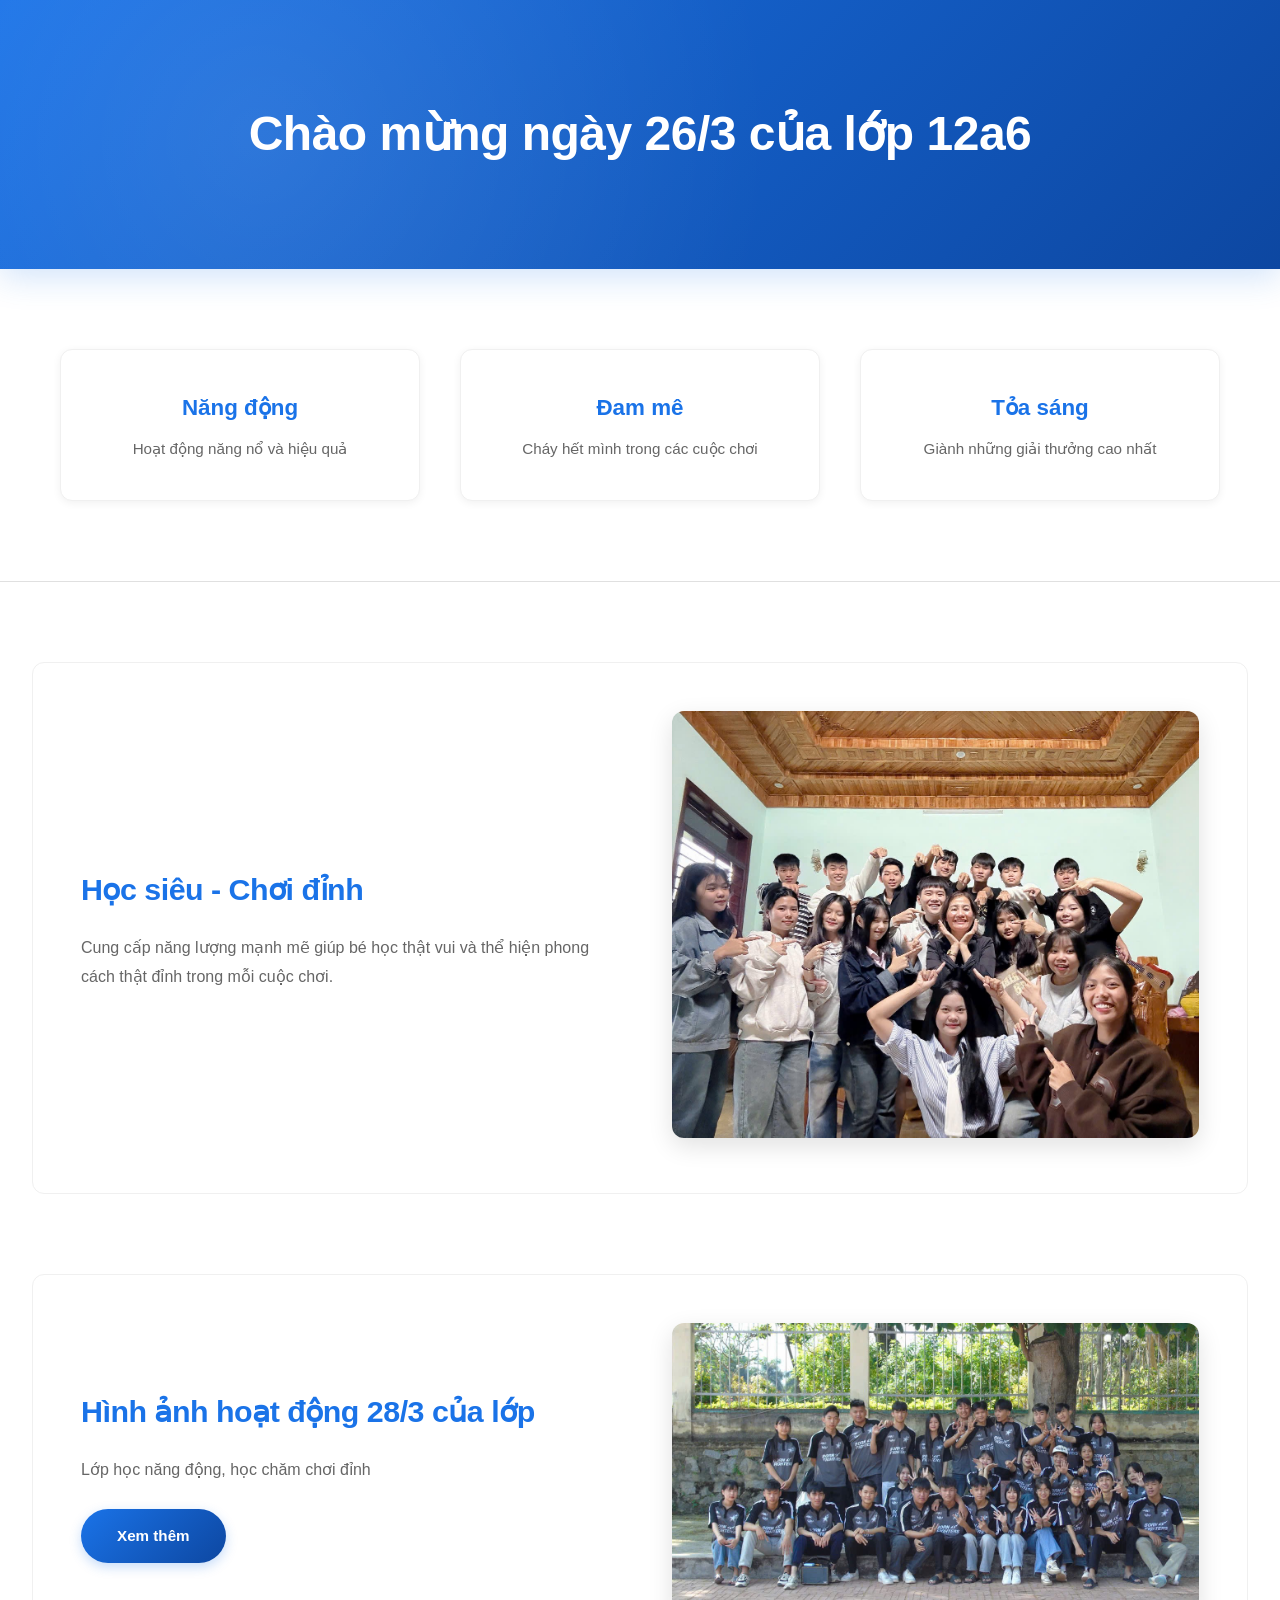
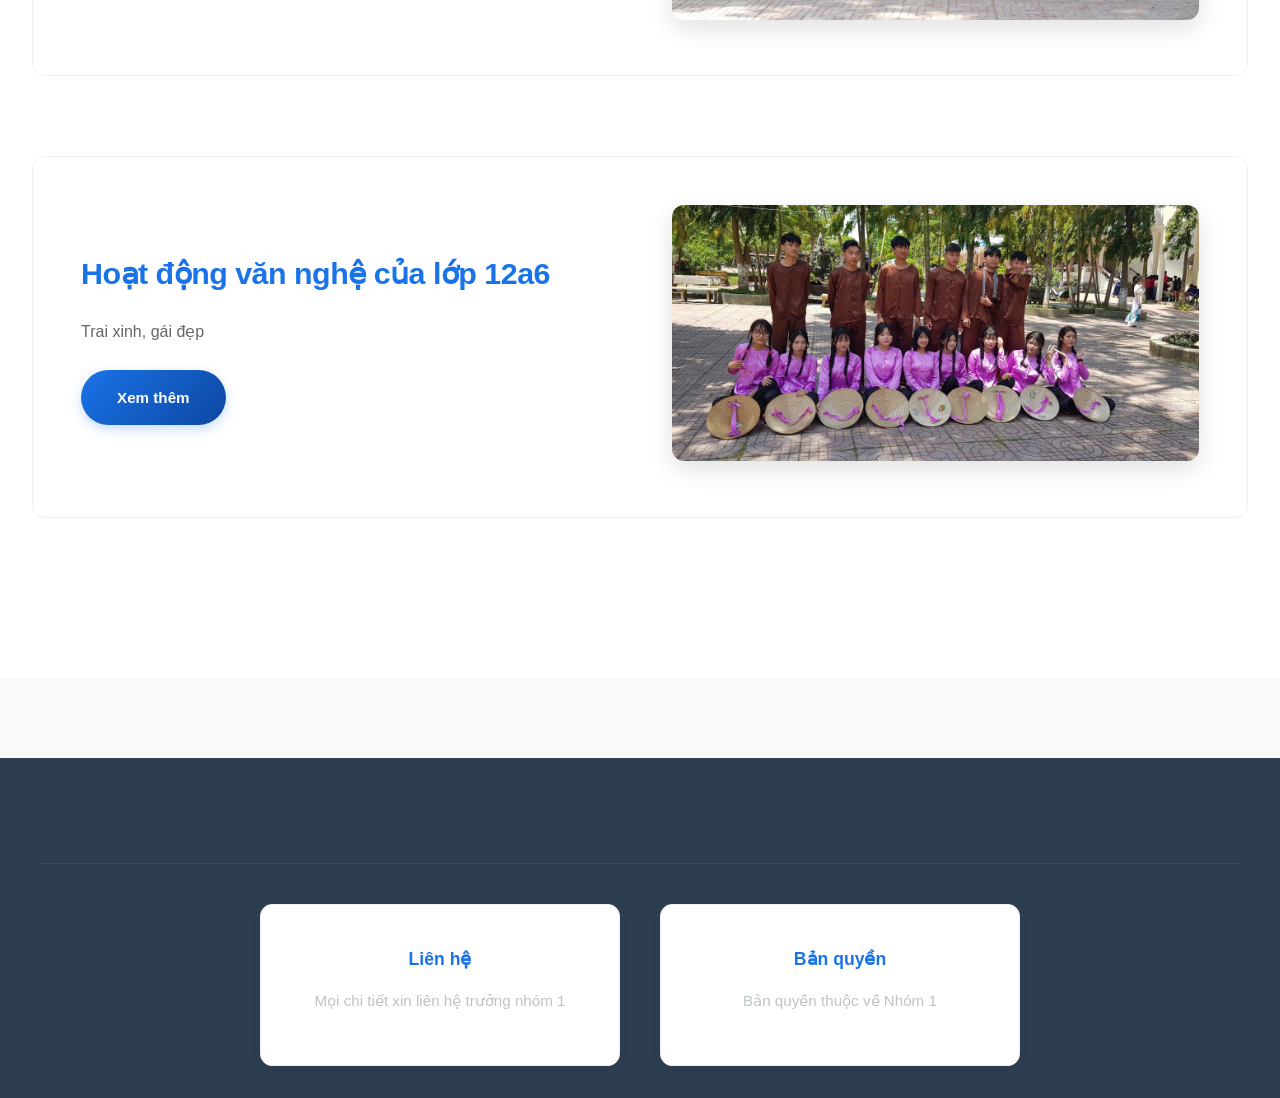
==== index.html @ 6155aeb4 "Add files via upload" ====
<!DOCTYPE html>
<html lang="vi">
	<head>
		<meta charset="utf-8">
		<meta name="viewport" content="width=device-width, initial-scale=1.0">
		<title>Trang chủ - Lớp 12a6</title>
		<link href="styles.css" rel="stylesheet" type="text/css">
	</head>

	<body>
		<div class="banner">
			<div class="banner-content">
				<h1>Chào mừng ngày 26/3 của lớp 12a6</h1>
			</div>
		</div>

		<div class="slogan">
			<div class="row">
				<div class="block_3">
					<h3>Năng động</h3>
					<p class="text-content">Hoạt động năng nổ và hiệu quả</p>
				</div>
				<div class="block_3">
					<h3>Đam mê</h3>
					<p class="text-content">Cháy hết mình trong các cuộc chơi</p>
				</div>
				<div class="block_3">
					<h3>Tỏa sáng</h3>
					<p class="text-content">Giành những giải thưởng cao nhất</p>
				</div>
			</div>
		</div>
		
		<div class="content">
			<div class="content-item">
				<div class="content-text">
					<h3>Học siêu - Chơi đỉnh</h3>
					<p>Cung cấp năng lượng mạnh mẽ giúp bé học thật vui và thể hiện phong cách thật đỉnh trong mỗi cuộc chơi.</p>
				</div>
				<div class="content-image">
					<img src="anh9.jpg" alt="Học siêu - Chơi đỉnh">
				</div>
			</div>

			<div class="content-item reverse">
				<div class="content-image">
					<img src="anh3.jpg" alt="Câu lạc bộ thể thao">
				</div>
				<div class="content-text">
					<h3>Hình ảnh hoạt động 28/3 của lớp</h3>
					<p>Lớp học năng động, học chăm chơi đỉnh</p>
					<a href="thethao.html" class="btn">Xem thêm</a>
				</div>
			</div>

			<div class="content-item">
				<div class="content-text">
					<h3>Hoạt động văn nghệ của lớp 12a6</h3>
					<p>Trai xinh, gái đẹp</p>
					<a href="nghethuat.html" class="btn">Xem thêm</a>
				</div>
				<div class="content-image">
					<img src="anh8.jpg" alt="Câu lạc bộ nghệ thuật">
				</div>
			</div>
		</div>

		<div class="footer">
			<div class="row">
				<div class="block_3">
					<h3>Liên hệ</h3> 
					<p>Mọi chi tiết xin liên hệ trưởng nhóm 1</p>
				</div>
				<div class="block_3">
					<h3>Bản quyền</h3> 
					<p>Bản quyền thuộc về Nhóm 1</p>
				</div>
			</div>
		</div>
	</body>
</html>
---- styles.css ----
/* Reset & Base Styles */
* {
	margin: 0;
	padding: 0;
	box-sizing: border-box;
}

body {
	font-family: -apple-system, BlinkMacSystemFont, 'Segoe UI', 'Roboto', 'Oxygen', 'Ubuntu', 'Cantarell', sans-serif;
	line-height: 1.6;
	color: #2c3e50;
	background-color: #f8f9fa;
}

/* Banner */
.banner {
	background: linear-gradient(135deg, #1a73e8 0%, #0d47a1 100%);
	padding: 6rem 2rem;
	text-align: center;
	color: white;
	position: relative;
	overflow: hidden;
	box-shadow: 0 8px 32px rgba(26, 115, 232, 0.2);
}

.banner::before {
	content: '';
	position: absolute;
	top: 0;
	left: 0;
	right: 0;
	bottom: 0;
	background: radial-gradient(circle at 20% 50%, rgba(255, 255, 255, 0.1) 0%, transparent 50%);
	z-index: 0;
}

.banner-content {
	position: relative;
	z-index: 1;
}

.banner h1,
.banner h2 {
	font-size: clamp(1.8rem, 5vw, 3rem);
	font-weight: 600;
	text-shadow: none;
	margin: 0;
	letter-spacing: -0.5px;
}

/* Slogan Section */
.slogan {
	background: white;
	padding: 5rem 2rem;
	text-align: center;
	border-bottom: 1px solid #e0e0e0;
}

.slogan h3 {
	color: #1a73e8;
	font-size: 1.4rem;
	margin-bottom: 0.75rem;
	font-weight: 600;
}

.slogan .text-content {
	color: #666;
	font-size: 0.95rem;
	line-height: 1.5;
}

/* Row & Blocks */
.row {
	display: flex;
	flex-wrap: wrap;
	justify-content: center;
	gap: 2.5rem;
	max-width: 1200px;
	margin: 0 auto;
}

.block_3 {
	flex: 1 1 auto;
	min-width: 280px;
	max-width: 360px;
	padding: 2.5rem 2rem;
	background: white;
	border-radius: 12px;
	border: 1px solid #f0f0f0;
	box-shadow: 0 2px 8px rgba(0, 0, 0, 0.06);
	transition: all 0.3s cubic-bezier(0.4, 0, 0.2, 1);
}

.block_3:hover {
	transform: translateY(-8px);
	box-shadow: 0 12px 24px rgba(0, 0, 0, 0.12);
	border-color: #1a73e8;
}

.block_3 a {
	text-decoration: none;
	color: #1a73e8;
	font-weight: 500;
	transition: color 0.3s ease;
}

.block_3 a:hover {
	color: #0d47a1;
	text-decoration: underline;
}

/* Content Section */
.content {
	background-color: white;
	padding: 5rem 2rem;
}

.main-content {
	max-width: 900px;
	margin: 0 auto;
	padding: 5rem 2rem;
	background: white;
}

.main-content h2 {
	color: #1a73e8;
	margin-bottom: 2.5rem;
	font-size: 2.2rem;
	font-weight: 600;
	letter-spacing: -0.5px;
}

.main-content p {
	margin-bottom: 2rem;
	line-height: 1.8;
	color: #555;
	font-size: 1rem;
}

/* Content Items */
.content-item {
	display: grid;
	grid-template-columns: 1fr 1fr;
	gap: 4rem;
	align-items: center;
	margin-bottom: 5rem;
	padding: 3rem;
	border-radius: 12px;
	background: white;
	border: 1px solid #f0f0f0;
	transition: all 0.3s ease;
}

.content-item:hover {
	border-color: #1a73e8;
	box-shadow: 0 8px 24px rgba(26, 115, 232, 0.12);
}

.content-item.reverse {
	direction: rtl;
}

.content-item.reverse > * {
	direction: ltr;
}

.content-text h3 {
	color: #1a73e8;
	font-size: 1.9rem;
	margin-bottom: 1.25rem;
	font-weight: 600;
	letter-spacing: -0.5px;
}

.content-text p {
	color: #666;
	font-size: 1rem;
	line-height: 1.8;
}

.content-image img {
	width: 100%;
	height: auto;
	border-radius: 12px;
	box-shadow: 0 8px 24px rgba(0, 0, 0, 0.12);
	transition: transform 0.3s cubic-bezier(0.4, 0, 0.2, 1);
}

.content-image img:hover {
	transform: scale(1.03);
}

/* Activity Lists */
.activity-list {
	list-style: none;
	padding: 0;
	margin: 2.5rem 0;
	display: flex;
	flex-wrap: wrap;
	gap: 1.25rem;
	justify-content: center;
}

.activity-list li {
	background: linear-gradient(135deg, #1a73e8 0%, #0d47a1 100%);
	color: white;
	padding: 1rem 2.25rem;
	border-radius: 50px;
	font-size: 1rem;
	font-weight: 500;
	transition: all 0.3s cubic-bezier(0.4, 0, 0.2, 1);
	box-shadow: 0 4px 12px rgba(26, 115, 232, 0.25);
}

.activity-list li:hover {
	transform: translateY(-4px);
	box-shadow: 0 8px 24px rgba(26, 115, 232, 0.35);
}

.activity-list li a {
	color: white;
	text-decoration: none;
	transition: color 0.3s ease;
}

.activity-list li a:hover {
	color: #bbdefb;
}

/* Figures */
figure {
	margin: 3rem 0;
	text-align: center;
}

figure img {
	max-width: 100%;
	height: auto;
	border-radius: 12px;
	box-shadow: 0 8px 24px rgba(0, 0, 0, 0.12);
	transition: transform 0.3s ease;
}

figure img:hover {
	transform: scale(1.02);
}

figcaption {
	margin-top: 1.25rem;
	font-style: italic;
	color: #888;
	font-size: 0.95rem;
}

/* Video Container */
.video-container {
	position: relative;
	width: 100%;
	padding-bottom: 56.25%;
	height: 0;
	overflow: hidden;
	margin: 3rem 0;
	border-radius: 12px;
	box-shadow: 0 8px 24px rgba(0, 0, 0, 0.12);
}

.video-container iframe {
	position: absolute;
	top: 0;
	left: 0;
	width: 100%;
	height: 100%;
	border: none;
	border-radius: 12px;
}

/* Footer */
.footer {
	background-color: #2c3e50;
	color: white;
	padding: 4rem 2rem 2rem;
	text-align: center;
	margin-top: 5rem;
	border-top: 1px solid #34495e;
}

.footer h3 {
	color: #1a73e8;
	margin-bottom: 1rem;
	font-weight: 600;
	font-size: 1.1rem;
}

.footer p {
	margin-bottom: 0.75rem;
	font-size: 0.95rem;
	color: #bdc3c7;
	line-height: 1.6;
}

.footer a {
	color: #1a73e8;
	text-decoration: none;
	transition: all 0.3s ease;
	font-weight: 500;
}

.footer a:hover {
	color: #bbdefb;
	text-decoration: underline;
}

.footer .row {
	border-top: 1px solid #34495e;
	padding-top: 2.5rem;
	margin-top: 2.5rem;
}

/* Button Styles */
.btn {
	display: inline-block;
	padding: 0.95rem 2.25rem;
	margin-top: 1.5rem;
	background: linear-gradient(135deg, #1a73e8 0%, #0d47a1 100%);
	color: white !important;
	border-radius: 50px;
	font-weight: 600;
	font-size: 0.95rem;
	transition: all 0.3s cubic-bezier(0.4, 0, 0.2, 1);
	box-shadow: 0 4px 12px rgba(26, 115, 232, 0.25);
	border: none;
	cursor: pointer;
}

.btn:hover {
	transform: translateY(-4px);
	box-shadow: 0 8px 24px rgba(26, 115, 232, 0.35);
	text-decoration: none;
}

.btn:active {
	transform: translateY(-2px);
}

/* Links */
a {
	text-decoration: none;
	transition: color 0.3s ease;
}

a:hover {
	color: #1a73e8;
}

/* Responsive Design */
@media (max-width: 768px) {
	.banner {
		padding: 3.5rem 1.5rem;
	}

	.banner h1,
	.banner h2 {
		font-size: 1.5rem;
	}

	.slogan {
		padding: 3rem 1.5rem;
	}

	.content {
		padding: 3rem 1.5rem;
	}

	.main-content {
		padding: 3rem 1.5rem;
	}

	.main-content h2 {
		font-size: 1.6rem;
		margin-bottom: 1.5rem;
	}

	.content-item {
		grid-template-columns: 1fr;
		gap: 2rem;
		margin-bottom: 3rem;
		padding: 2rem;
	}

	.block_3 {
		min-width: 100%;
		max-width: 100%;
	}

	.activity-list {
		flex-direction: column;
		align-items: stretch;
	}

	.activity-list li {
		text-align: center;
	}

	.row {
		gap: 1.5rem;
	}

	figure {
		margin: 2rem 0;
	}

	.video-container {
		margin: 2rem 0;
	}

	.footer {
		padding: 3rem 1.5rem 1.5rem;
	}

	.content-text h3 {
		font-size: 1.4rem;
	}
}

@media (max-width: 480px) {
	.banner {
		padding: 2rem 1rem;
	}

	.banner h1,
	.banner h2 {
		font-size: 1.3rem;
	}

	.main-content h2 {
		font-size: 1.4rem;
	}

	.content-text h3 {
		font-size: 1.2rem;
	}

	.block_3 {
		padding: 1.5rem 1rem;
	}

	.content-item {
		padding: 1.5rem;
		gap: 1rem;
	}

	.activity-list li {
		padding: 0.8rem 1.5rem;
		font-size: 0.9rem;
	}

	.btn {
		padding: 0.8rem 1.75rem;
		font-size: 0.9rem;
	}
}
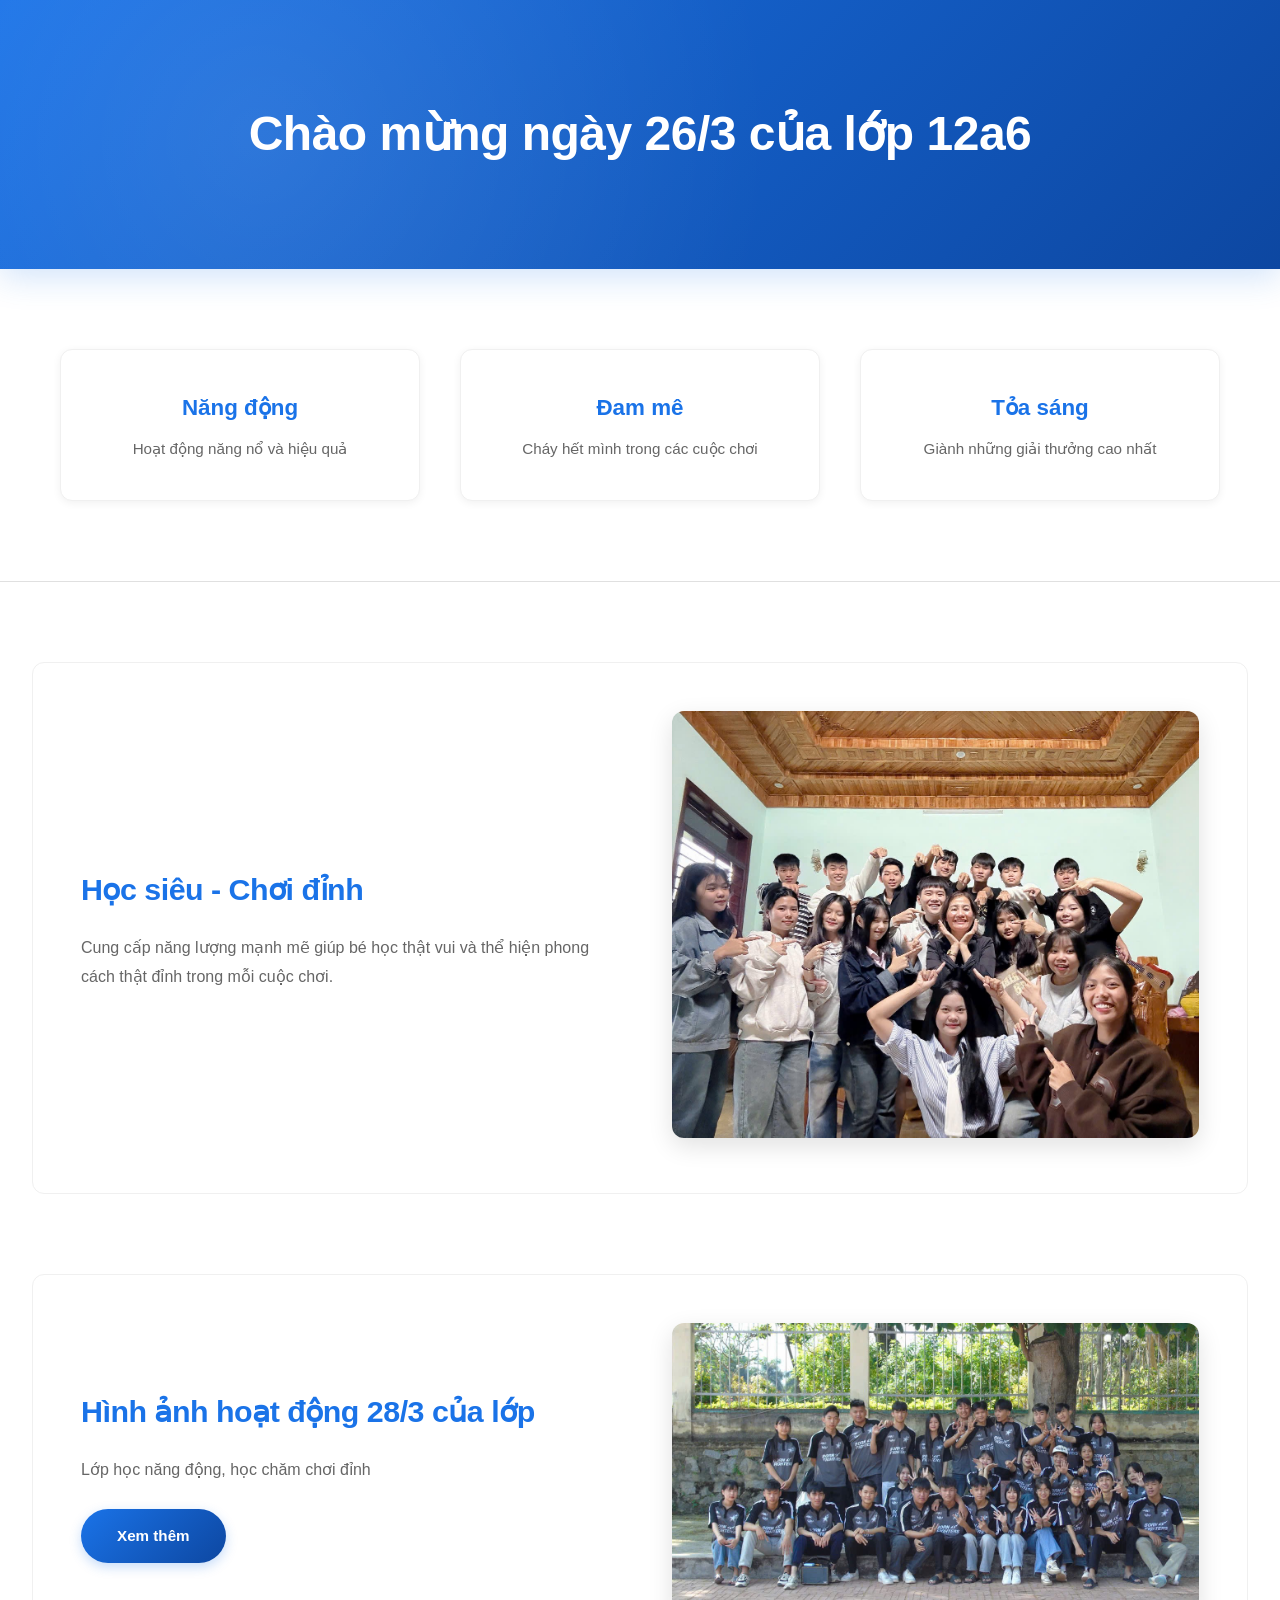
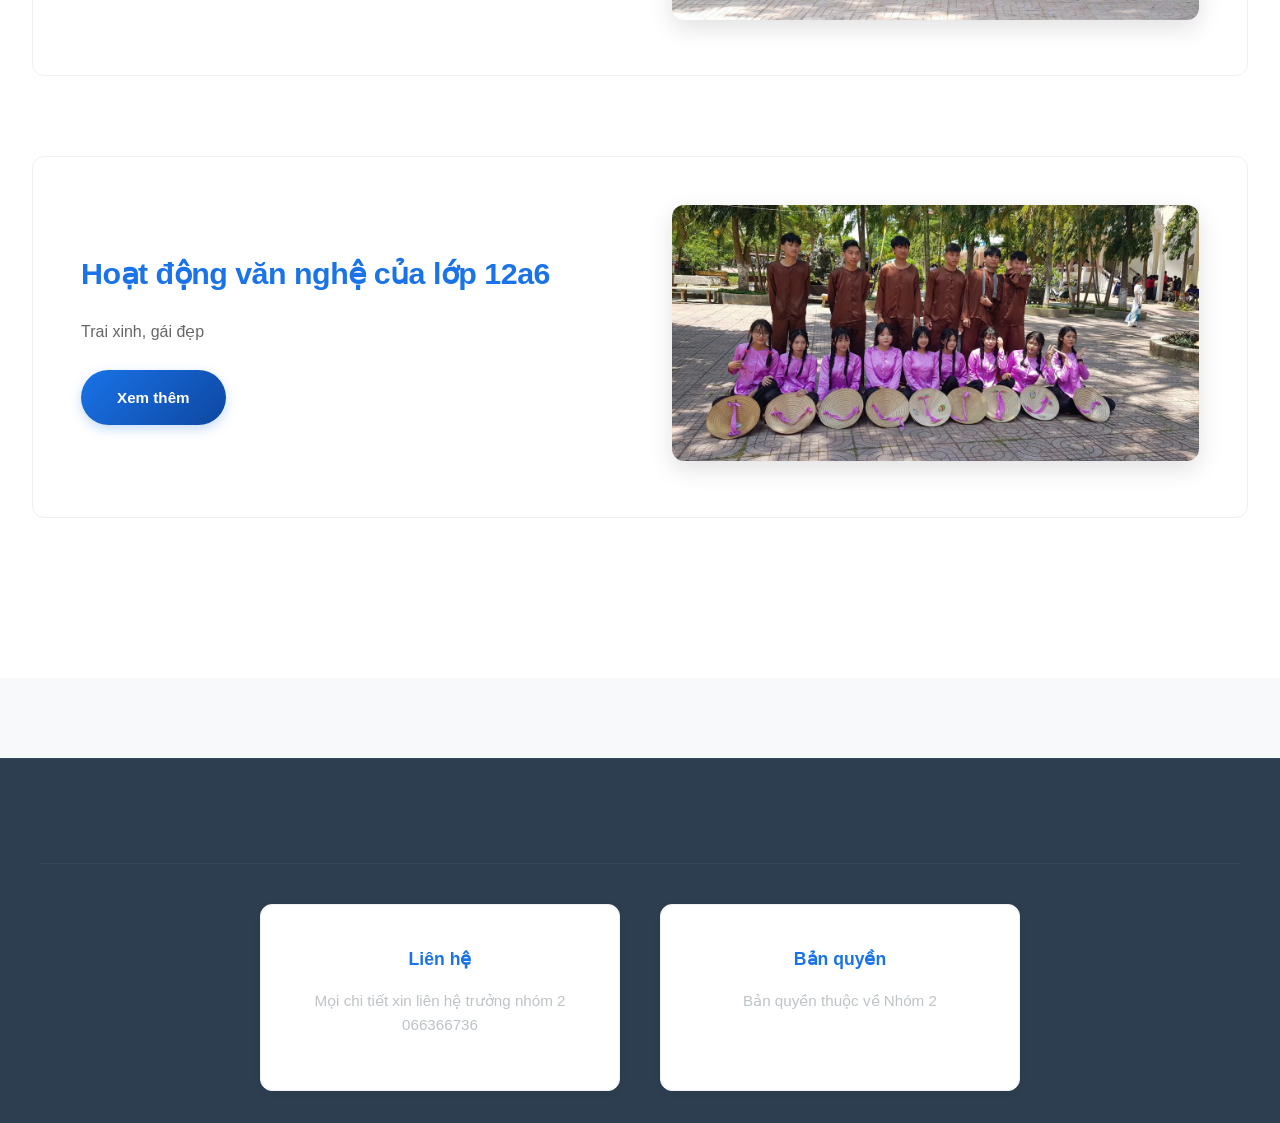
==== commit 753a7a41: "Modify footer contact and copyright information Updated contact information and copyright details in" ====
--- a/index.html
+++ b/index.html
@@ -69,13 +69,13 @@
 			<div class="row">
 				<div class="block_3">
 					<h3>Liên hệ</h3> 
-					<p>Mọi chi tiết xin liên hệ trưởng nhóm 1</p>
+					<p>Mọi chi tiết xin liên hệ trưởng nhóm 2<br>066366736</p>
 				</div>
 				<div class="block_3">
 					<h3>Bản quyền</h3> 
-					<p>Bản quyền thuộc về Nhóm 1</p>
+					<p>Bản quyền thuộc về Nhóm 2</p>
 				</div>
 			</div>
 		</div>
 	</body>
-</html>+</html>
